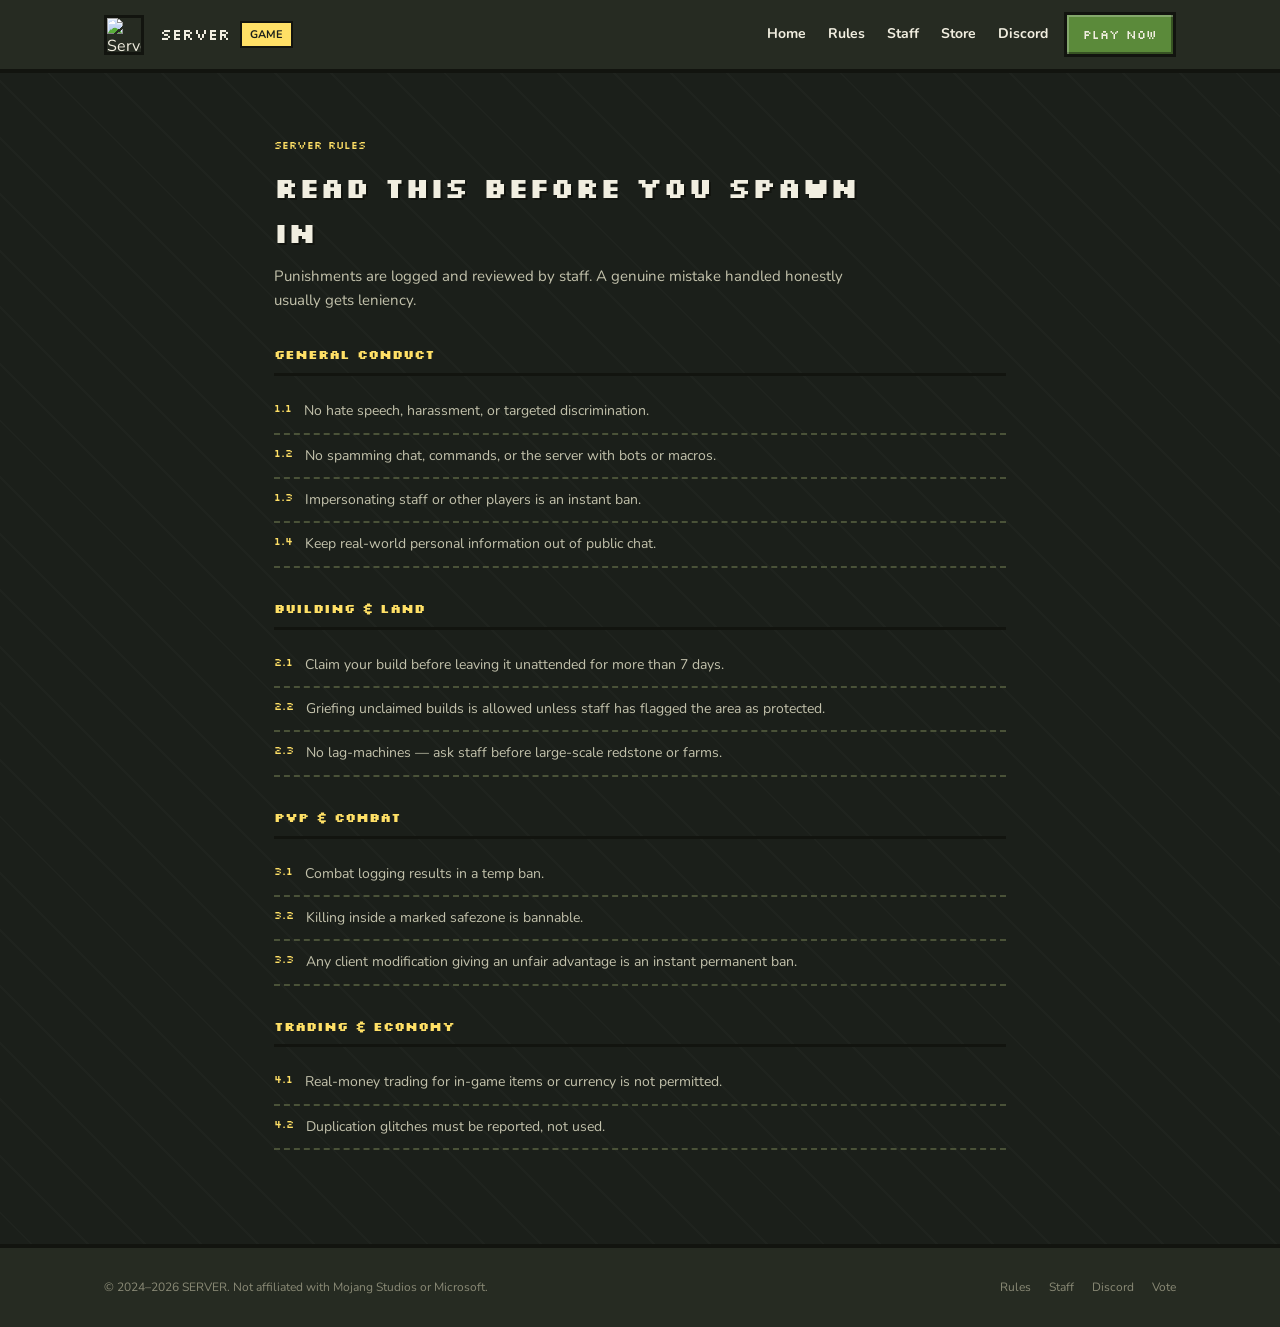
==== rules.html @ 4fe77b31 "Add files via upload" ====
<!DOCTYPE html>
<html lang="en">
<head>
<meta charset="UTF-8">
<meta name="viewport" content="width=device-width, initial-scale=1.0">
<title>Rules — Minecraft Server Website Template</title>
<link rel="preconnect" href="https://fonts.googleapis.com">
<link href="https://fonts.googleapis.com/css2?family=Silkscreen:wght@400;700&family=Nunito:wght@400;600;800&display=swap" rel="stylesheet">
<link rel="stylesheet" href="style.css">
</head>
<body>

<header class="nav">
  <div class="wrap nav-inner">
    <img class="nav-logo" src="images/logo.png" alt="Server logo">
    <div class="brand">
      <span data-site="serverName">SERVER</span>
      <span class="tag" data-site="gameName">GAME</span>
    </div>
    <nav class="links">
      <a href="index.html">Home</a>
      <a data-href="rules" href="rules.html">Rules</a>
      <a data-href="staff" href="staff.html">Staff</a>
      <a href="store.html">Store</a>
      <a data-href="discord" href="#">Discord</a>
    </nav>
    <a class="nav-cta" data-href="store" href="#">Play Now</a>
    <button class="nav-toggle" aria-label="Toggle menu">☰</button>
  </div>
</header>

<section class="section">
  <div class="wrap" style="max-width:780px;">
    <div class="section-head">
      <div class="section-eyebrow">Server rules</div>
      <h2>Read this before you spawn in</h2>
      <p class="section-sub">Punishments are logged and reviewed by staff. A genuine mistake handled honestly usually gets leniency.</p>
    </div>

    <div class="rules-block">
      <h3>General conduct</h3>
      <ul class="rules-list">
        <li><span class="num">1.1</span> No hate speech, harassment, or targeted discrimination.</li>
        <li><span class="num">1.2</span> No spamming chat, commands, or the server with bots or macros.</li>
        <li><span class="num">1.3</span> Impersonating staff or other players is an instant ban.</li>
        <li><span class="num">1.4</span> Keep real-world personal information out of public chat.</li>
      </ul>
    </div>

    <div class="rules-block">
      <h3>Building &amp; land</h3>
      <ul class="rules-list">
        <li><span class="num">2.1</span> Claim your build before leaving it unattended for more than 7 days.</li>
        <li><span class="num">2.2</span> Griefing unclaimed builds is allowed unless staff has flagged the area as protected.</li>
        <li><span class="num">2.3</span> No lag-machines — ask staff before large-scale redstone or farms.</li>
      </ul>
    </div>

    <div class="rules-block">
      <h3>PvP &amp; combat</h3>
      <ul class="rules-list">
        <li><span class="num">3.1</span> Combat logging results in a temp ban.</li>
        <li><span class="num">3.2</span> Killing inside a marked safezone is bannable.</li>
        <li><span class="num">3.3</span> Any client modification giving an unfair advantage is an instant permanent ban.</li>
      </ul>
    </div>

    <div class="rules-block">
      <h3>Trading &amp; economy</h3>
      <ul class="rules-list">
        <li><span class="num">4.1</span> Real-money trading for in-game items or currency is not permitted.</li>
        <li><span class="num">4.2</span> Duplication glitches must be reported, not used.</li>
      </ul>
    </div>
  </div>
</section>

<footer>
  <div class="wrap footer-inner">
    <div>© <span data-site="foundedYear">2024</span>–2026 <span data-site="serverName">SERVER</span>. Not affiliated with Mojang Studios or Microsoft.</div>
    <div class="footer-links">
      <a data-href="rules" href="rules.html">Rules</a>
      <a data-href="staff" href="staff.html">Staff</a>
      <a data-href="discord" href="#">Discord</a>
      <a data-href="vote" href="#">Vote</a>
    </div>
  </div>
</footer>

<script src="config.js"></script>
<script src="script.js"></script>
</body>
</html>
---- style.css ----
/* minecraft theme — hotbar stat display, pixel bevels, Silkscreen font */

:root {
  --bg-0: #1b1f1a;
  --bg-1: #262b22;
  --bg-2: #313828;
  --border: #12140f;
  --panel-light: #4a5238;

  --text-hi: #f1eee0;
  --text-mid: #c3c2ac;
  --text-low: #8a8a76;

  --accent-primary: #5b8a3a;
  --accent-secondary: #ffe066;

  --font-display: 'Silkscreen', monospace;
  --font-body: 'Nunito', sans-serif;
}

* { box-sizing: border-box; margin: 0; padding: 0; }
html { scroll-behavior: smooth; }

body {
  background: var(--bg-0);
  background-image:
    repeating-linear-gradient(45deg, rgba(255,255,255,.02) 0 2px, transparent 2px 40px);
  color: var(--text-hi);
  font-family: var(--font-body);
  line-height: 1.6;
}

a { color: inherit; text-decoration: none; }
img { max-width: 100%; display: block; }
.wrap { max-width: 1120px; margin: 0 auto; padding: 0 24px; }

/* pixel bevel — the recurring motif instead of border-radius/shadow */
.pixel-panel {
  background: var(--bg-1);
  border: 4px solid var(--border);
  box-shadow: inset 3px 3px 0 var(--panel-light), inset -3px -3px 0 rgba(0,0,0,.5);
}

.status-dot {
  width: 10px; height: 10px;
  background: var(--accent-secondary);
  box-shadow: 0 0 0 2px var(--border);
  display: inline-block;
  animation: blink 1.6s steps(1) infinite;
}
@keyframes blink { 50% { opacity: .3; } }
@media (prefers-reduced-motion: reduce) { .status-dot { animation: none; } }

/* ---------- nav ---------- */
header.nav {
  background: var(--bg-1);
  border-bottom: 4px solid var(--border);
  position: sticky; top: 0; z-index: 50;
}
.nav-inner { display: flex; align-items: center; gap: 16px; padding: 12px 24px; }
.nav-logo {
  width: 40px; height: 40px;
  border: 3px solid var(--border);
  image-rendering: pixelated;
}
.brand { font-family: var(--font-display); font-size: 16px; display: flex; align-items: center; gap: 10px; }
.brand .tag {
  font-family: var(--font-body); font-weight: 700; font-size: 11px;
  color: var(--bg-0); background: var(--accent-secondary);
  padding: 3px 8px; border: 2px solid var(--border);
}
nav.links { display: flex; gap: 22px; margin-left: auto; font-size: 14px; font-weight: 700; }
nav.links a:hover { color: var(--accent-secondary); }
.nav-cta {
  font-family: var(--font-display); font-size: 12px;
  background: var(--accent-primary); color: var(--text-hi);
  padding: 10px 16px; border: 3px solid var(--border);
  box-shadow: inset 2px 2px 0 rgba(255,255,255,.25), inset -2px -2px 0 rgba(0,0,0,.4);
}
.nav-cta:active { box-shadow: inset -2px -2px 0 rgba(255,255,255,.25), inset 2px 2px 0 rgba(0,0,0,.4); }
.nav-toggle { display: none; background: var(--bg-2); border: 3px solid var(--border); color: var(--text-hi); padding: 8px 10px; }

/* ---------- hero w/ banner image slot ---------- */
.hero {
  position: relative;
  background-image: url('images/banner.png');
  background-size: cover;
  background-position: center;
  border-bottom: 6px solid var(--border);
}
.hero::after {
  content: "";
  position: absolute; inset: 0; z-index: 1;
  background: linear-gradient(180deg, rgba(27,31,26,.55), rgba(27,31,26,.92));
}
.hero-inner { position: relative; z-index: 2; padding: 80px 24px 40px; text-align: center; }
.eyebrow {
  font-family: var(--font-display); font-size: 11px; color: var(--accent-secondary);
  display: inline-flex; align-items: center; gap: 8px; margin-bottom: 18px;
}
h1.hero-title {
  font-family: var(--font-display);
  font-size: clamp(32px, 6vw, 56px);
  text-shadow: 4px 4px 0 var(--border);
  margin-bottom: 18px;
}
.hero-tagline { color: var(--text-hi); font-size: 16px; max-width: 50ch; margin: 0 auto 30px; }
.hero-actions { display: flex; gap: 14px; justify-content: center; flex-wrap: wrap; }

.btn {
  font-family: var(--font-display); font-size: 12px;
  padding: 14px 22px; border: 3px solid var(--border);
  cursor: pointer; display: inline-flex; align-items: center; gap: 8px;
}
.btn-primary { background: var(--accent-primary); color: var(--text-hi); box-shadow: inset 2px 2px 0 rgba(255,255,255,.3), inset -2px -2px 0 rgba(0,0,0,.4); }
.btn-ghost { background: var(--bg-1); color: var(--text-hi); box-shadow: inset 2px 2px 0 var(--panel-light), inset -2px -2px 0 rgba(0,0,0,.4); }
.btn:active { box-shadow: inset -2px -2px 0 rgba(255,255,255,.3), inset 2px 2px 0 rgba(0,0,0,.4); }

/* hotbar */
.hotbar {
  position: relative;
  display: flex;
  gap: 6px;
  justify-content: center;
  padding: 40px 24px 0;
  background: var(--bg-0);
  flex-wrap: wrap;
}
.slot {
  width: 68px; height: 68px;
  background: var(--bg-2);
  border: 3px solid var(--border);
  box-shadow: inset 3px 3px 0 var(--panel-light), inset -3px -3px 0 rgba(0,0,0,.5);
  display: flex; flex-direction: column; align-items: center; justify-content: center;
  position: relative;
}
.slot .icon { font-size: 20px; }
.slot .val { font-family: var(--font-display); font-size: 10px; color: var(--accent-secondary); margin-top: 4px; }
.slot .empty { opacity: .25; }
.slot::before {
  content: attr(data-label);
  position: absolute; bottom: -20px; font-size: 10px; color: var(--text-low);
  white-space: nowrap;
}

/* ---------- stats caption row under hotbar ---------- */
.hotbar-caption { text-align: center; padding: 30px 0 50px; color: var(--text-mid); font-size: 13px; }

/* ---------- section shell ---------- */
.section { padding: 64px 0; }
.section-head { margin-bottom: 32px; max-width: 60ch; }
.section-eyebrow { font-family: var(--font-display); font-size: 11px; color: var(--accent-secondary); margin-bottom: 10px; }
.section h2 { font-family: var(--font-display); font-size: clamp(20px,3vw,28px); margin-bottom: 10px; text-shadow: 2px 2px 0 var(--border); }
.section-sub { color: var(--text-mid); font-size: 15px; }

/* ---------- feature cards ---------- */
.card-grid { display: grid; grid-template-columns: repeat(3,1fr); gap: 18px; }
.card { background: var(--bg-1); border: 3px solid var(--border); box-shadow: inset 2px 2px 0 var(--panel-light), inset -2px -2px 0 rgba(0,0,0,.5); padding: 22px; }
.card-icon { width: 34px; height: 34px; background: var(--accent-primary); border: 2px solid var(--border); display:flex;align-items:center;justify-content:center; font-family: var(--font-display); font-size:12px; margin-bottom:14px; }
.card h3 { font-size: 15px; margin-bottom: 8px; }
.card p { color: var(--text-mid); font-size: 14px; }

/* ---------- gallery (image slots) ---------- */
.gallery-grid { display: grid; grid-template-columns: repeat(3,1fr); gap: 14px; }
.gallery-frame { border: 4px solid var(--border); box-shadow: inset 3px 3px 0 var(--panel-light), inset -3px -3px 0 rgba(0,0,0,.5); overflow: hidden; }
.gallery-frame img { width: 100%; height: 180px; object-fit: cover; image-rendering: pixelated; }

/* ---------- footer ---------- */
footer { border-top: 4px solid var(--border); padding: 30px 0; background: var(--bg-1); }
.footer-inner { display: flex; justify-content: space-between; flex-wrap: wrap; gap: 12px; font-size: 12px; color: var(--text-low); }
.footer-links { display: flex; gap: 18px; }
.footer-links a:hover { color: var(--accent-secondary); }

/* ---------- rules page ---------- */
.rules-block { margin-bottom: 30px; }
.rules-block h3 { font-family: var(--font-display); font-size: 13px; color: var(--accent-secondary); margin-bottom: 14px; padding-bottom: 8px; border-bottom: 3px solid var(--border); }
.rules-list { list-style: none; }
.rules-list li { display: flex; gap: 12px; padding: 10px 0; border-bottom: 2px dashed var(--panel-light); font-size: 14px; color: var(--text-mid); }
.rules-list li .num { font-family: var(--font-display); color: var(--accent-secondary); flex-shrink: 0; font-size: 11px; }

/* ---------- staff page ---------- */
.staff-grid { display: grid; grid-template-columns: repeat(4,1fr); gap: 16px; }
.staff-card { background: var(--bg-1); border: 3px solid var(--border); box-shadow: inset 2px 2px 0 var(--panel-light), inset -2px -2px 0 rgba(0,0,0,.5); padding: 18px; text-align: center; }
.staff-avatar { width: 56px; height: 56px; background: var(--bg-2); border: 3px solid var(--border); margin: 0 auto 12px; display: flex; align-items: center; justify-content: center; font-family: var(--font-display); font-size: 11px; color: var(--accent-secondary); }
.staff-name { font-weight: 800; font-size: 14px; }
.staff-role { font-family: var(--font-display); font-size: 10px; color: var(--accent-secondary); margin-top: 4px; }

/* ---------- store page ---------- */
.plan-grid { display: grid; grid-template-columns: repeat(3,1fr); gap: 18px; }
.plan-card { background: var(--bg-1); border: 3px solid var(--border); box-shadow: inset 2px 2px 0 var(--panel-light), inset -2px -2px 0 rgba(0,0,0,.5); padding: 26px 22px; display: flex; flex-direction: column; }
.plan-card.featured { border-color: var(--accent-secondary); }
.plan-name { font-family: var(--font-display); font-size: 14px; margin-bottom: 8px; }
.plan-price { font-family: var(--font-display); font-size: 26px; color: var(--accent-secondary); margin-bottom: 16px; }
.plan-price span { font-size: 11px; color: var(--text-low); font-family: var(--font-body); }
.plan-list { list-style: none; margin-bottom: 22px; flex: 1; }
.plan-list li { font-size: 13px; color: var(--text-mid); padding: 6px 0; }
.plan-list li::before { content: "\25A0 "; color: var(--accent-primary); }

@media (max-width: 860px) {
  .card-grid, .staff-grid, .plan-grid, .gallery-grid { grid-template-columns: repeat(2,1fr); }
  nav.links { display: none; }
  nav.links.nav-open { display: flex; flex-direction: column; position: absolute; top: 64px; right: 24px; background: var(--bg-1); border: 3px solid var(--border); padding: 14px; }
  .nav-toggle { display: block; }
}
@media (max-width: 560px) {
  .card-grid, .staff-grid, .plan-grid, .gallery-grid { grid-template-columns: 1fr; }
}

/* animations */

/* scroll-reveal — classes toggled by script.js */
.reveal { opacity: 0; transform: translateY(18px); transition: opacity .5s ease, transform .5s ease; }
.reveal.in { opacity: 1; transform: none; }
@media (prefers-reduced-motion: reduce) { .reveal { opacity: 1; transform: none; transition: none; } }

/* nav mobile menu slide-in */
nav.links.nav-open { animation: navSlideIn .2s ease; }
@keyframes navSlideIn { from { opacity: 0; transform: translateY(-6px); } to { opacity: 1; transform: none; } }

/* hover polish */
.card, .staff-card, .plan-card { transition: transform .2s ease; }
.card:hover, .staff-card:hover, .plan-card:hover { transform: translateY(-4px); }
.slot { transition: transform .15s ease, filter .15s ease; }
.slot:hover { transform: translateY(-3px); filter: brightness(1.2); }
.gallery-frame img { transition: transform .3s ease; }
.gallery-frame:hover img { transform: scale(1.06); }

/* achievement toast (index.html only) — mimics Minecraft's own
   "Achievement Get!" popup, slides in top-right then back out */
.achievement-toast {
  position: fixed; top: 20px; right: 20px; z-index: 200;
  display: flex; align-items: center; gap: 12px;
  background: var(--bg-1); border: 3px solid var(--border);
  box-shadow: inset 3px 3px 0 var(--panel-light), inset -3px -3px 0 rgba(0,0,0,.5), 0 8px 20px rgba(0,0,0,.4);
  padding: 12px 18px 12px 14px;
  transform: translateX(140%);
  animation: toastIn .4s ease .3s forwards, toastOut .4s ease 4.5s forwards;
}
.achievement-toast .toast-icon { font-size: 24px; }
.achievement-toast .toast-title { font-family: var(--font-display); font-size: 11px; color: var(--accent-secondary); margin-bottom: 4px; }
.achievement-toast .toast-sub { font-size: 12px; color: var(--text-mid); }
@keyframes toastIn { to { transform: translateX(0); } }
@keyframes toastOut { to { transform: translateX(140%); } }
@media (prefers-reduced-motion: reduce) { .achievement-toast { animation: none; transform: translateX(0); } }
@media (max-width: 560px) { .achievement-toast { left: 16px; right: 16px; top: 12px; } }
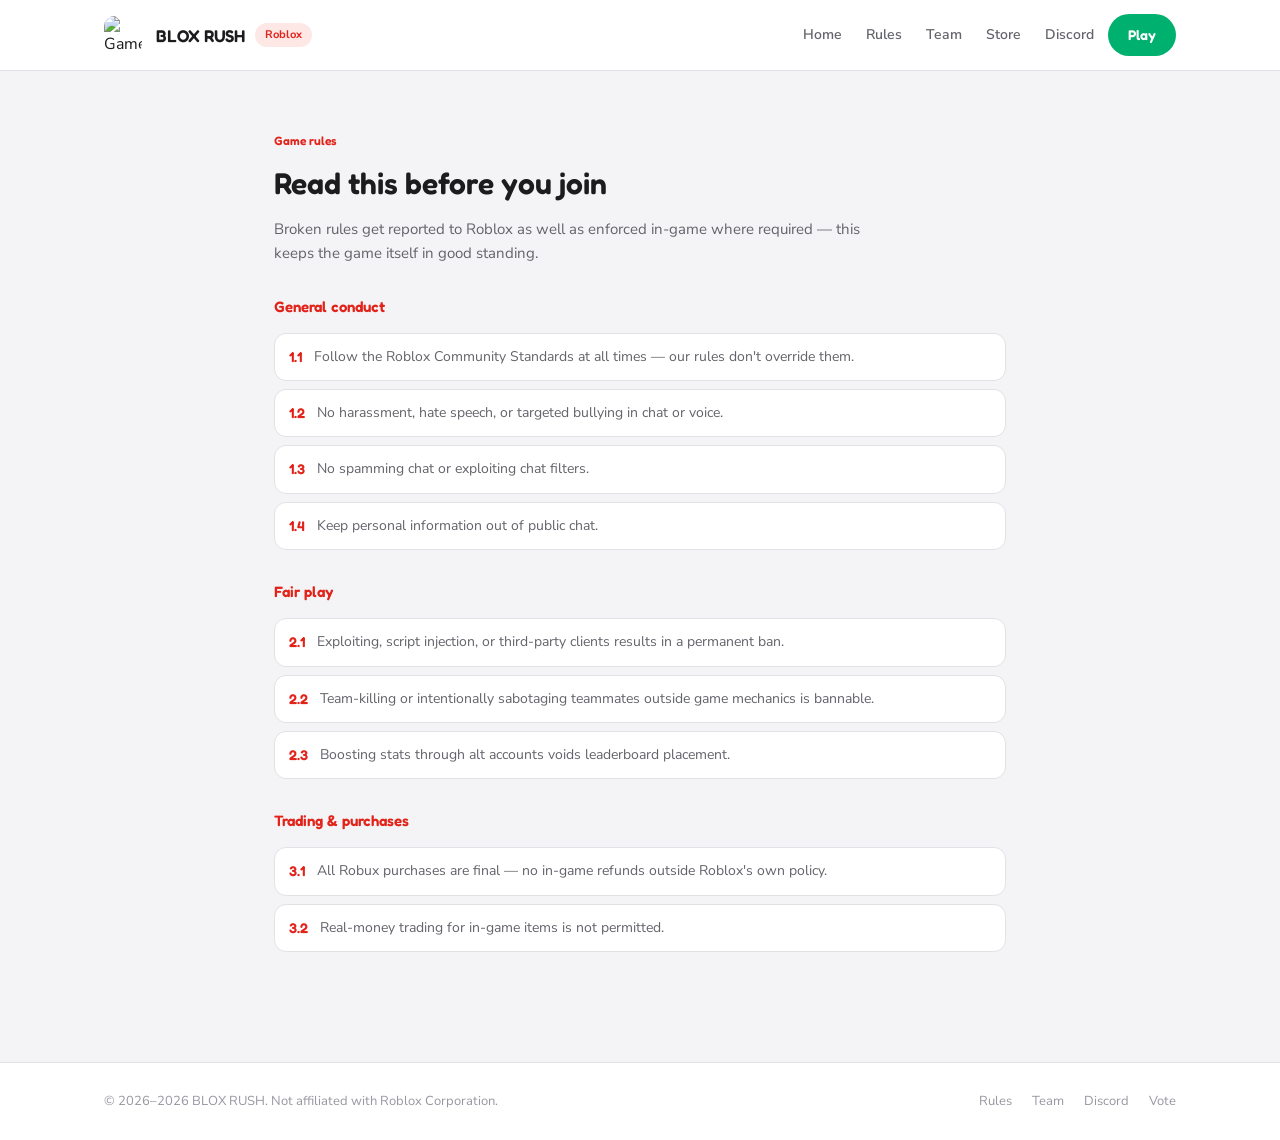
==== commit 277b08b4: "Add files via upload" ====
--- a/rules.html
+++ b/rules.html
@@ -3,28 +3,28 @@
 <head>
 <meta charset="UTF-8">
 <meta name="viewport" content="width=device-width, initial-scale=1.0">
-<title>Rules — Minecraft Server Website Template</title>
+<title>Rules — Roblox Game Website Template</title>
 <link rel="preconnect" href="https://fonts.googleapis.com">
-<link href="https://fonts.googleapis.com/css2?family=Silkscreen:wght@400;700&family=Nunito:wght@400;600;800&display=swap" rel="stylesheet">
+<link href="https://fonts.googleapis.com/css2?family=Fredoka:wght@500;600&family=Nunito+Sans:wght@400;600;800&display=swap" rel="stylesheet">
 <link rel="stylesheet" href="style.css">
 </head>
 <body>
 
 <header class="nav">
   <div class="wrap nav-inner">
-    <img class="nav-logo" src="images/logo.png" alt="Server logo">
+    <img class="nav-logo" src="images/logo.png" alt="Game logo">
     <div class="brand">
-      <span data-site="serverName">SERVER</span>
-      <span class="tag" data-site="gameName">GAME</span>
+      <span data-site="serverName">GAME</span>
+      <span class="tag" data-site="gameName">Roblox</span>
     </div>
     <nav class="links">
       <a href="index.html">Home</a>
       <a data-href="rules" href="rules.html">Rules</a>
-      <a data-href="staff" href="staff.html">Staff</a>
+      <a data-href="staff" href="staff.html">Team</a>
       <a href="store.html">Store</a>
       <a data-href="discord" href="#">Discord</a>
     </nav>
-    <a class="nav-cta" data-href="store" href="#">Play Now</a>
+    <a class="nav-cta" data-href="store" href="#">Play</a>
     <button class="nav-toggle" aria-label="Toggle menu">☰</button>
   </div>
 </header>
@@ -32,44 +32,35 @@
 <section class="section">
   <div class="wrap" style="max-width:780px;">
     <div class="section-head">
-      <div class="section-eyebrow">Server rules</div>
-      <h2>Read this before you spawn in</h2>
-      <p class="section-sub">Punishments are logged and reviewed by staff. A genuine mistake handled honestly usually gets leniency.</p>
+      <div class="section-eyebrow">Game rules</div>
+      <h2>Read this before you join</h2>
+      <p class="section-sub">Broken rules get reported to Roblox as well as enforced in-game where required — this keeps the game itself in good standing.</p>
     </div>
 
     <div class="rules-block">
       <h3>General conduct</h3>
       <ul class="rules-list">
-        <li><span class="num">1.1</span> No hate speech, harassment, or targeted discrimination.</li>
-        <li><span class="num">1.2</span> No spamming chat, commands, or the server with bots or macros.</li>
-        <li><span class="num">1.3</span> Impersonating staff or other players is an instant ban.</li>
-        <li><span class="num">1.4</span> Keep real-world personal information out of public chat.</li>
+        <li><span class="num">1.1</span> Follow the Roblox Community Standards at all times — our rules don't override them.</li>
+        <li><span class="num">1.2</span> No harassment, hate speech, or targeted bullying in chat or voice.</li>
+        <li><span class="num">1.3</span> No spamming chat or exploiting chat filters.</li>
+        <li><span class="num">1.4</span> Keep personal information out of public chat.</li>
       </ul>
     </div>
 
     <div class="rules-block">
-      <h3>Building &amp; land</h3>
+      <h3>Fair play</h3>
       <ul class="rules-list">
-        <li><span class="num">2.1</span> Claim your build before leaving it unattended for more than 7 days.</li>
-        <li><span class="num">2.2</span> Griefing unclaimed builds is allowed unless staff has flagged the area as protected.</li>
-        <li><span class="num">2.3</span> No lag-machines — ask staff before large-scale redstone or farms.</li>
+        <li><span class="num">2.1</span> Exploiting, script injection, or third-party clients results in a permanent ban.</li>
+        <li><span class="num">2.2</span> Team-killing or intentionally sabotaging teammates outside game mechanics is bannable.</li>
+        <li><span class="num">2.3</span> Boosting stats through alt accounts voids leaderboard placement.</li>
       </ul>
     </div>
 
     <div class="rules-block">
-      <h3>PvP &amp; combat</h3>
+      <h3>Trading &amp; purchases</h3>
       <ul class="rules-list">
-        <li><span class="num">3.1</span> Combat logging results in a temp ban.</li>
-        <li><span class="num">3.2</span> Killing inside a marked safezone is bannable.</li>
-        <li><span class="num">3.3</span> Any client modification giving an unfair advantage is an instant permanent ban.</li>
-      </ul>
-    </div>
-
-    <div class="rules-block">
-      <h3>Trading &amp; economy</h3>
-      <ul class="rules-list">
-        <li><span class="num">4.1</span> Real-money trading for in-game items or currency is not permitted.</li>
-        <li><span class="num">4.2</span> Duplication glitches must be reported, not used.</li>
+        <li><span class="num">3.1</span> All Robux purchases are final — no in-game refunds outside Roblox's own policy.</li>
+        <li><span class="num">3.2</span> Real-money trading for in-game items is not permitted.</li>
       </ul>
     </div>
   </div>
@@ -77,10 +68,10 @@
 
 <footer>
   <div class="wrap footer-inner">
-    <div>© <span data-site="foundedYear">2024</span>–2026 <span data-site="serverName">SERVER</span>. Not affiliated with Mojang Studios or Microsoft.</div>
+    <div>© <span data-site="foundedYear">2024</span>–2026 <span data-site="serverName">GAME</span>. Not affiliated with Roblox Corporation.</div>
     <div class="footer-links">
       <a data-href="rules" href="rules.html">Rules</a>
-      <a data-href="staff" href="staff.html">Staff</a>
+      <a data-href="staff" href="staff.html">Team</a>
       <a data-href="discord" href="#">Discord</a>
       <a data-href="vote" href="#">Vote</a>
     </div>
--- a/style.css
+++ b/style.css
@@ -1,205 +1,154 @@
-/* minecraft theme — hotbar stat display, pixel bevels, Silkscreen font */
+/* roblox theme — light UI, badge shelf, big rounded Play CTA */
 
 :root {
-  --bg-0: #1b1f1a;
-  --bg-1: #262b22;
-  --bg-2: #313828;
-  --border: #12140f;
-  --panel-light: #4a5238;
+  --bg-0: #f4f4f6;
+  --bg-1: #ffffff;
+  --bg-2: #ececef;
+  --border: #e2e2e6;
 
-  --text-hi: #f1eee0;
-  --text-mid: #c3c2ac;
-  --text-low: #8a8a76;
+  --text-hi: #1c1c1e;
+  --text-mid: #63636b;
+  --text-low: #9797a1;
 
-  --accent-primary: #5b8a3a;
-  --accent-secondary: #ffe066;
+  --accent-primary: #e2231a;
+  --accent-secondary: #00b06f;
 
-  --font-display: 'Silkscreen', monospace;
-  --font-body: 'Nunito', sans-serif;
+  --font-display: 'Fredoka', sans-serif;
+  --font-body: 'Nunito Sans', sans-serif;
+  --radius: 16px;
 }
 
 * { box-sizing: border-box; margin: 0; padding: 0; }
 html { scroll-behavior: smooth; }
-
-body {
-  background: var(--bg-0);
-  background-image:
-    repeating-linear-gradient(45deg, rgba(255,255,255,.02) 0 2px, transparent 2px 40px);
-  color: var(--text-hi);
-  font-family: var(--font-body);
-  line-height: 1.6;
-}
-
+body { background: var(--bg-0); color: var(--text-hi); font-family: var(--font-body); line-height: 1.6; }
 a { color: inherit; text-decoration: none; }
 img { max-width: 100%; display: block; }
 .wrap { max-width: 1120px; margin: 0 auto; padding: 0 24px; }
 
-/* pixel bevel — the recurring motif instead of border-radius/shadow */
-.pixel-panel {
-  background: var(--bg-1);
-  border: 4px solid var(--border);
-  box-shadow: inset 3px 3px 0 var(--panel-light), inset -3px -3px 0 rgba(0,0,0,.5);
+.status-dot {
+  width: 9px; height: 9px; border-radius: 50%;
+  background: var(--accent-secondary);
+  box-shadow: 0 0 0 0 rgba(0,176,111,.5);
+  animation: pulse 1.8s infinite;
+  display: inline-block;
 }
-
-.status-dot {
-  width: 10px; height: 10px;
-  background: var(--accent-secondary);
-  box-shadow: 0 0 0 2px var(--border);
-  display: inline-block;
-  animation: blink 1.6s steps(1) infinite;
-}
-@keyframes blink { 50% { opacity: .3; } }
+@keyframes pulse { 70% { box-shadow: 0 0 0 6px rgba(0,176,111,0); } }
 @media (prefers-reduced-motion: reduce) { .status-dot { animation: none; } }
 
 /* ---------- nav ---------- */
-header.nav {
-  background: var(--bg-1);
-  border-bottom: 4px solid var(--border);
-  position: sticky; top: 0; z-index: 50;
+header.nav { background: var(--bg-1); border-bottom: 1px solid var(--border); position: sticky; top: 0; z-index: 50; }
+.nav-inner { display: flex; align-items: center; gap: 14px; padding: 14px 24px; }
+.nav-logo { width: 38px; height: 38px; border-radius: 10px; object-fit: cover; }
+.brand { font-family: var(--font-display); font-weight: 600; font-size: 17px; display: flex; align-items: center; gap: 10px; }
+.brand .tag { font-family: var(--font-body); font-weight: 700; font-size: 11px; color: var(--accent-primary); background: #fde8e6; padding: 3px 10px; border-radius: 999px; }
+nav.links { display: flex; gap: 24px; margin-left: auto; font-size: 14px; font-weight: 600; color: var(--text-mid); }
+nav.links a:hover { color: var(--accent-primary); }
+.nav-cta {
+  font-family: var(--font-display); font-weight: 600; font-size: 14px;
+  background: var(--accent-secondary); color: #fff;
+  padding: 10px 20px; border-radius: 999px;
 }
-.nav-inner { display: flex; align-items: center; gap: 16px; padding: 12px 24px; }
-.nav-logo {
-  width: 40px; height: 40px;
-  border: 3px solid var(--border);
-  image-rendering: pixelated;
-}
-.brand { font-family: var(--font-display); font-size: 16px; display: flex; align-items: center; gap: 10px; }
-.brand .tag {
-  font-family: var(--font-body); font-weight: 700; font-size: 11px;
-  color: var(--bg-0); background: var(--accent-secondary);
-  padding: 3px 8px; border: 2px solid var(--border);
-}
-nav.links { display: flex; gap: 22px; margin-left: auto; font-size: 14px; font-weight: 700; }
-nav.links a:hover { color: var(--accent-secondary); }
-.nav-cta {
-  font-family: var(--font-display); font-size: 12px;
-  background: var(--accent-primary); color: var(--text-hi);
-  padding: 10px 16px; border: 3px solid var(--border);
-  box-shadow: inset 2px 2px 0 rgba(255,255,255,.25), inset -2px -2px 0 rgba(0,0,0,.4);
-}
-.nav-cta:active { box-shadow: inset -2px -2px 0 rgba(255,255,255,.25), inset 2px 2px 0 rgba(0,0,0,.4); }
-.nav-toggle { display: none; background: var(--bg-2); border: 3px solid var(--border); color: var(--text-hi); padding: 8px 10px; }
+.nav-cta:hover { filter: brightness(1.06); }
+.nav-toggle { display: none; background: var(--bg-2); border: none; border-radius: 10px; color: var(--text-hi); padding: 8px 12px; }
 
 /* ---------- hero w/ banner image slot ---------- */
-.hero {
+.hero { padding: 48px 0 0; }
+.hero-card {
   position: relative;
+  border-radius: 24px;
+  overflow: hidden;
   background-image: url('images/banner.png');
   background-size: cover;
   background-position: center;
-  border-bottom: 6px solid var(--border);
+  padding: 90px 40px;
+  text-align: center;
 }
-.hero::after {
-  content: "";
-  position: absolute; inset: 0; z-index: 1;
-  background: linear-gradient(180deg, rgba(27,31,26,.55), rgba(27,31,26,.92));
-}
-.hero-inner { position: relative; z-index: 2; padding: 80px 24px 40px; text-align: center; }
-.eyebrow {
-  font-family: var(--font-display); font-size: 11px; color: var(--accent-secondary);
-  display: inline-flex; align-items: center; gap: 8px; margin-bottom: 18px;
-}
-h1.hero-title {
-  font-family: var(--font-display);
-  font-size: clamp(32px, 6vw, 56px);
-  text-shadow: 4px 4px 0 var(--border);
-  margin-bottom: 18px;
-}
-.hero-tagline { color: var(--text-hi); font-size: 16px; max-width: 50ch; margin: 0 auto 30px; }
+.hero-card::after { content: ""; position: absolute; inset: 0; z-index: 1; background: linear-gradient(180deg, rgba(0,0,0,.15), rgba(0,0,0,.55)); }
+.hero-content { position: relative; z-index: 2; }
+.eyebrow { font-family: var(--font-display); font-weight: 600; font-size: 12px; color: #fff; display: inline-flex; align-items: center; gap: 8px; background: rgba(0,0,0,.3); padding: 6px 14px; border-radius: 999px; margin-bottom: 20px; }
+h1.hero-title { font-family: var(--font-display); font-weight: 600; font-size: clamp(34px,6vw,58px); color: #fff; margin-bottom: 14px; }
+.hero-tagline { color: #f2f2f2; font-size: 16px; max-width: 50ch; margin: 0 auto 28px; }
 .hero-actions { display: flex; gap: 14px; justify-content: center; flex-wrap: wrap; }
 
-.btn {
-  font-family: var(--font-display); font-size: 12px;
-  padding: 14px 22px; border: 3px solid var(--border);
-  cursor: pointer; display: inline-flex; align-items: center; gap: 8px;
+.btn { font-family: var(--font-display); font-weight: 600; font-size: 14px; padding: 14px 26px; border-radius: 999px; border: none; cursor: pointer; display: inline-flex; align-items: center; gap: 8px; }
+.btn-primary { background: var(--accent-secondary); color: #fff; }
+.btn-primary:hover { filter: brightness(1.06); }
+.btn-ghost { background: #fff; color: var(--text-hi); }
+.btn-ghost:hover { background: var(--bg-2); }
+
+/* badge shelf */
+.badge-shelf { display: flex; gap: 20px; justify-content: center; flex-wrap: wrap; padding: 36px 0 8px; }
+.badge {
+  width: 92px; text-align: center;
 }
-.btn-primary { background: var(--accent-primary); color: var(--text-hi); box-shadow: inset 2px 2px 0 rgba(255,255,255,.3), inset -2px -2px 0 rgba(0,0,0,.4); }
-.btn-ghost { background: var(--bg-1); color: var(--text-hi); box-shadow: inset 2px 2px 0 var(--panel-light), inset -2px -2px 0 rgba(0,0,0,.4); }
-.btn:active { box-shadow: inset -2px -2px 0 rgba(255,255,255,.3), inset 2px 2px 0 rgba(0,0,0,.4); }
+.badge-icon {
+  width: 64px; height: 64px; border-radius: 50%;
+  background: var(--bg-1); border: 3px solid var(--border);
+  display: flex; align-items: center; justify-content: center;
+  font-size: 22px; margin: 0 auto 8px;
+}
+.badge-icon.hot { border-color: var(--accent-primary); }
+.badge-val { font-family: var(--font-display); font-weight: 600; font-size: 15px; }
+.badge-label { font-size: 11px; color: var(--text-low); }
 
-/* hotbar */
-.hotbar {
-  position: relative;
-  display: flex;
-  gap: 6px;
-  justify-content: center;
-  padding: 40px 24px 0;
-  background: var(--bg-0);
-  flex-wrap: wrap;
-}
-.slot {
-  width: 68px; height: 68px;
-  background: var(--bg-2);
-  border: 3px solid var(--border);
-  box-shadow: inset 3px 3px 0 var(--panel-light), inset -3px -3px 0 rgba(0,0,0,.5);
-  display: flex; flex-direction: column; align-items: center; justify-content: center;
-  position: relative;
-}
-.slot .icon { font-size: 20px; }
-.slot .val { font-family: var(--font-display); font-size: 10px; color: var(--accent-secondary); margin-top: 4px; }
-.slot .empty { opacity: .25; }
-.slot::before {
-  content: attr(data-label);
-  position: absolute; bottom: -20px; font-size: 10px; color: var(--text-low);
-  white-space: nowrap;
-}
-
-/* ---------- stats caption row under hotbar ---------- */
-.hotbar-caption { text-align: center; padding: 30px 0 50px; color: var(--text-mid); font-size: 13px; }
+.ip-caption { text-align: center; padding: 10px 0 40px; color: var(--text-mid); font-size: 13px; }
+.ip-caption button { font-family: var(--font-display); background: var(--bg-2); border: none; border-radius: 999px; padding: 6px 14px; font-size: 12px; cursor: pointer; margin-left: 6px; }
+.ip-caption button:hover { background: var(--border); }
 
 /* ---------- section shell ---------- */
-.section { padding: 64px 0; }
-.section-head { margin-bottom: 32px; max-width: 60ch; }
-.section-eyebrow { font-family: var(--font-display); font-size: 11px; color: var(--accent-secondary); margin-bottom: 10px; }
-.section h2 { font-family: var(--font-display); font-size: clamp(20px,3vw,28px); margin-bottom: 10px; text-shadow: 2px 2px 0 var(--border); }
+.section { padding: 60px 0; }
+.section-head { margin-bottom: 30px; max-width: 60ch; }
+.section-eyebrow { font-family: var(--font-display); font-weight: 600; font-size: 12px; color: var(--accent-primary); margin-bottom: 8px; }
+.section h2 { font-family: var(--font-display); font-weight: 600; font-size: clamp(22px,3vw,30px); margin-bottom: 10px; }
 .section-sub { color: var(--text-mid); font-size: 15px; }
 
 /* ---------- feature cards ---------- */
 .card-grid { display: grid; grid-template-columns: repeat(3,1fr); gap: 18px; }
-.card { background: var(--bg-1); border: 3px solid var(--border); box-shadow: inset 2px 2px 0 var(--panel-light), inset -2px -2px 0 rgba(0,0,0,.5); padding: 22px; }
-.card-icon { width: 34px; height: 34px; background: var(--accent-primary); border: 2px solid var(--border); display:flex;align-items:center;justify-content:center; font-family: var(--font-display); font-size:12px; margin-bottom:14px; }
-.card h3 { font-size: 15px; margin-bottom: 8px; }
+.card { background: var(--bg-1); border: 1px solid var(--border); border-radius: var(--radius); padding: 24px; box-shadow: 0 2px 10px rgba(0,0,0,.03); }
+.card-icon { width: 38px; height: 38px; border-radius: 12px; background: #fde8e6; color: var(--accent-primary); display: flex; align-items: center; justify-content: center; font-family: var(--font-display); font-weight: 600; margin-bottom: 14px; }
+.card h3 { font-size: 16px; margin-bottom: 8px; }
 .card p { color: var(--text-mid); font-size: 14px; }
 
-/* ---------- gallery (image slots) ---------- */
-.gallery-grid { display: grid; grid-template-columns: repeat(3,1fr); gap: 14px; }
-.gallery-frame { border: 4px solid var(--border); box-shadow: inset 3px 3px 0 var(--panel-light), inset -3px -3px 0 rgba(0,0,0,.5); overflow: hidden; }
-.gallery-frame img { width: 100%; height: 180px; object-fit: cover; image-rendering: pixelated; }
+/* ---------- gallery / media row ---------- */
+.gallery-grid { display: grid; grid-template-columns: repeat(3,1fr); gap: 16px; }
+.gallery-frame { border-radius: var(--radius); overflow: hidden; box-shadow: 0 2px 10px rgba(0,0,0,.05); }
+.gallery-frame img { width: 100%; height: 180px; object-fit: cover; }
 
 /* ---------- footer ---------- */
-footer { border-top: 4px solid var(--border); padding: 30px 0; background: var(--bg-1); }
-.footer-inner { display: flex; justify-content: space-between; flex-wrap: wrap; gap: 12px; font-size: 12px; color: var(--text-low); }
-.footer-links { display: flex; gap: 18px; }
-.footer-links a:hover { color: var(--accent-secondary); }
+footer { border-top: 1px solid var(--border); padding: 28px 0; background: var(--bg-1); margin-top: 20px; }
+.footer-inner { display: flex; justify-content: space-between; flex-wrap: wrap; gap: 12px; font-size: 13px; color: var(--text-low); }
+.footer-links { display: flex; gap: 20px; }
+.footer-links a:hover { color: var(--accent-primary); }
 
 /* ---------- rules page ---------- */
 .rules-block { margin-bottom: 30px; }
-.rules-block h3 { font-family: var(--font-display); font-size: 13px; color: var(--accent-secondary); margin-bottom: 14px; padding-bottom: 8px; border-bottom: 3px solid var(--border); }
+.rules-block h3 { font-family: var(--font-display); font-weight: 600; font-size: 15px; color: var(--accent-primary); margin-bottom: 14px; }
 .rules-list { list-style: none; }
-.rules-list li { display: flex; gap: 12px; padding: 10px 0; border-bottom: 2px dashed var(--panel-light); font-size: 14px; color: var(--text-mid); }
-.rules-list li .num { font-family: var(--font-display); color: var(--accent-secondary); flex-shrink: 0; font-size: 11px; }
+.rules-list li { display: flex; gap: 12px; padding: 12px 14px; border-radius: 12px; font-size: 14px; color: var(--text-mid); background: var(--bg-1); margin-bottom: 8px; border: 1px solid var(--border); }
+.rules-list li .num { font-family: var(--font-display); font-weight: 600; color: var(--accent-primary); flex-shrink: 0; }
 
 /* ---------- staff page ---------- */
 .staff-grid { display: grid; grid-template-columns: repeat(4,1fr); gap: 16px; }
-.staff-card { background: var(--bg-1); border: 3px solid var(--border); box-shadow: inset 2px 2px 0 var(--panel-light), inset -2px -2px 0 rgba(0,0,0,.5); padding: 18px; text-align: center; }
-.staff-avatar { width: 56px; height: 56px; background: var(--bg-2); border: 3px solid var(--border); margin: 0 auto 12px; display: flex; align-items: center; justify-content: center; font-family: var(--font-display); font-size: 11px; color: var(--accent-secondary); }
-.staff-name { font-weight: 800; font-size: 14px; }
-.staff-role { font-family: var(--font-display); font-size: 10px; color: var(--accent-secondary); margin-top: 4px; }
+.staff-card { background: var(--bg-1); border: 1px solid var(--border); border-radius: var(--radius); padding: 20px; text-align: center; }
+.staff-avatar { width: 56px; height: 56px; border-radius: 50%; background: var(--bg-2); margin: 0 auto 12px; display: flex; align-items: center; justify-content: center; font-family: var(--font-display); font-weight: 600; color: var(--accent-primary); }
+.staff-name { font-weight: 700; font-size: 14px; }
+.staff-role { font-family: var(--font-display); font-size: 11px; color: var(--accent-secondary); margin-top: 4px; }
 
 /* ---------- store page ---------- */
 .plan-grid { display: grid; grid-template-columns: repeat(3,1fr); gap: 18px; }
-.plan-card { background: var(--bg-1); border: 3px solid var(--border); box-shadow: inset 2px 2px 0 var(--panel-light), inset -2px -2px 0 rgba(0,0,0,.5); padding: 26px 22px; display: flex; flex-direction: column; }
-.plan-card.featured { border-color: var(--accent-secondary); }
-.plan-name { font-family: var(--font-display); font-size: 14px; margin-bottom: 8px; }
-.plan-price { font-family: var(--font-display); font-size: 26px; color: var(--accent-secondary); margin-bottom: 16px; }
-.plan-price span { font-size: 11px; color: var(--text-low); font-family: var(--font-body); }
+.plan-card { background: var(--bg-1); border: 1px solid var(--border); border-radius: var(--radius); padding: 28px 24px; display: flex; flex-direction: column; box-shadow: 0 2px 10px rgba(0,0,0,.03); }
+.plan-card.featured { border-color: var(--accent-primary); border-width: 2px; }
+.plan-name { font-family: var(--font-display); font-weight: 600; font-size: 16px; margin-bottom: 6px; }
+.plan-price { font-family: var(--font-display); font-weight: 600; font-size: 28px; color: var(--accent-primary); margin-bottom: 16px; }
+.plan-price span { font-size: 12px; color: var(--text-low); font-family: var(--font-body); }
 .plan-list { list-style: none; margin-bottom: 22px; flex: 1; }
 .plan-list li { font-size: 13px; color: var(--text-mid); padding: 6px 0; }
-.plan-list li::before { content: "\25A0 "; color: var(--accent-primary); }
+.plan-list li::before { content: "✓ "; color: var(--accent-secondary); font-weight: 700; }
 
 @media (max-width: 860px) {
   .card-grid, .staff-grid, .plan-grid, .gallery-grid { grid-template-columns: repeat(2,1fr); }
   nav.links { display: none; }
-  nav.links.nav-open { display: flex; flex-direction: column; position: absolute; top: 64px; right: 24px; background: var(--bg-1); border: 3px solid var(--border); padding: 14px; }
+  nav.links.nav-open { display: flex; flex-direction: column; position: absolute; top: 64px; right: 24px; background: var(--bg-1); border: 1px solid var(--border); border-radius: var(--radius); padding: 16px; box-shadow: 0 8px 24px rgba(0,0,0,.1); }
   .nav-toggle { display: block; }
 }
 @media (max-width: 560px) {
@@ -211,35 +160,35 @@
 /* scroll-reveal — classes toggled by script.js */
 .reveal { opacity: 0; transform: translateY(18px); transition: opacity .5s ease, transform .5s ease; }
 .reveal.in { opacity: 1; transform: none; }
-@media (prefers-reduced-motion: reduce) { .reveal { opacity: 1; transform: none; transition: none; } }
+/* badges get a bouncier pop instead of a plain slide-up */
+.badge.reveal { transform: scale(.6); transition: opacity .4s ease, transform .45s cubic-bezier(.34,1.56,.64,1); }
+.badge.reveal.in { transform: scale(1); }
+@media (prefers-reduced-motion: reduce) { .reveal, .badge.reveal { opacity: 1; transform: none; transition: none; } }
 
 /* nav mobile menu slide-in */
 nav.links.nav-open { animation: navSlideIn .2s ease; }
 @keyframes navSlideIn { from { opacity: 0; transform: translateY(-6px); } to { opacity: 1; transform: none; } }
 
+/* the hero Play button gets a soft recurring glow — the rest of
+   .btn-primary (store page etc.) stays static so it's not overused */
+.hero-card .btn-primary {
+  animation: playGlow 2.2s ease-in-out infinite;
+}
+@keyframes playGlow {
+  0%, 100% { box-shadow: 0 0 0 0 rgba(0,176,111,.45); }
+  50% { box-shadow: 0 0 0 9px rgba(0,176,111,0); }
+}
+
 /* hover polish */
-.card, .staff-card, .plan-card { transition: transform .2s ease; }
-.card:hover, .staff-card:hover, .plan-card:hover { transform: translateY(-4px); }
-.slot { transition: transform .15s ease, filter .15s ease; }
-.slot:hover { transform: translateY(-3px); filter: brightness(1.2); }
+.card, .staff-card, .plan-card {
+  transition: transform .2s ease, box-shadow .2s ease;
+}
+.card:hover, .staff-card:hover, .plan-card:hover {
+  transform: translateY(-5px);
+  box-shadow: 0 12px 28px rgba(0,0,0,.08);
+}
+.badge-icon { transition: transform .2s ease, border-color .2s ease; }
+.badge:hover .badge-icon { transform: translateY(-3px) scale(1.06); border-color: var(--accent-primary); }
 .gallery-frame img { transition: transform .3s ease; }
 .gallery-frame:hover img { transform: scale(1.06); }
-
-/* achievement toast (index.html only) — mimics Minecraft's own
-   "Achievement Get!" popup, slides in top-right then back out */
-.achievement-toast {
-  position: fixed; top: 20px; right: 20px; z-index: 200;
-  display: flex; align-items: center; gap: 12px;
-  background: var(--bg-1); border: 3px solid var(--border);
-  box-shadow: inset 3px 3px 0 var(--panel-light), inset -3px -3px 0 rgba(0,0,0,.5), 0 8px 20px rgba(0,0,0,.4);
-  padding: 12px 18px 12px 14px;
-  transform: translateX(140%);
-  animation: toastIn .4s ease .3s forwards, toastOut .4s ease 4.5s forwards;
-}
-.achievement-toast .toast-icon { font-size: 24px; }
-.achievement-toast .toast-title { font-family: var(--font-display); font-size: 11px; color: var(--accent-secondary); margin-bottom: 4px; }
-.achievement-toast .toast-sub { font-size: 12px; color: var(--text-mid); }
-@keyframes toastIn { to { transform: translateX(0); } }
-@keyframes toastOut { to { transform: translateX(140%); } }
-@media (prefers-reduced-motion: reduce) { .achievement-toast { animation: none; transform: translateX(0); } }
-@media (max-width: 560px) { .achievement-toast { left: 16px; right: 16px; top: 12px; } }
+@media (prefers-reduced-motion: reduce) { .hero-card .btn-primary { animation: none; } }
